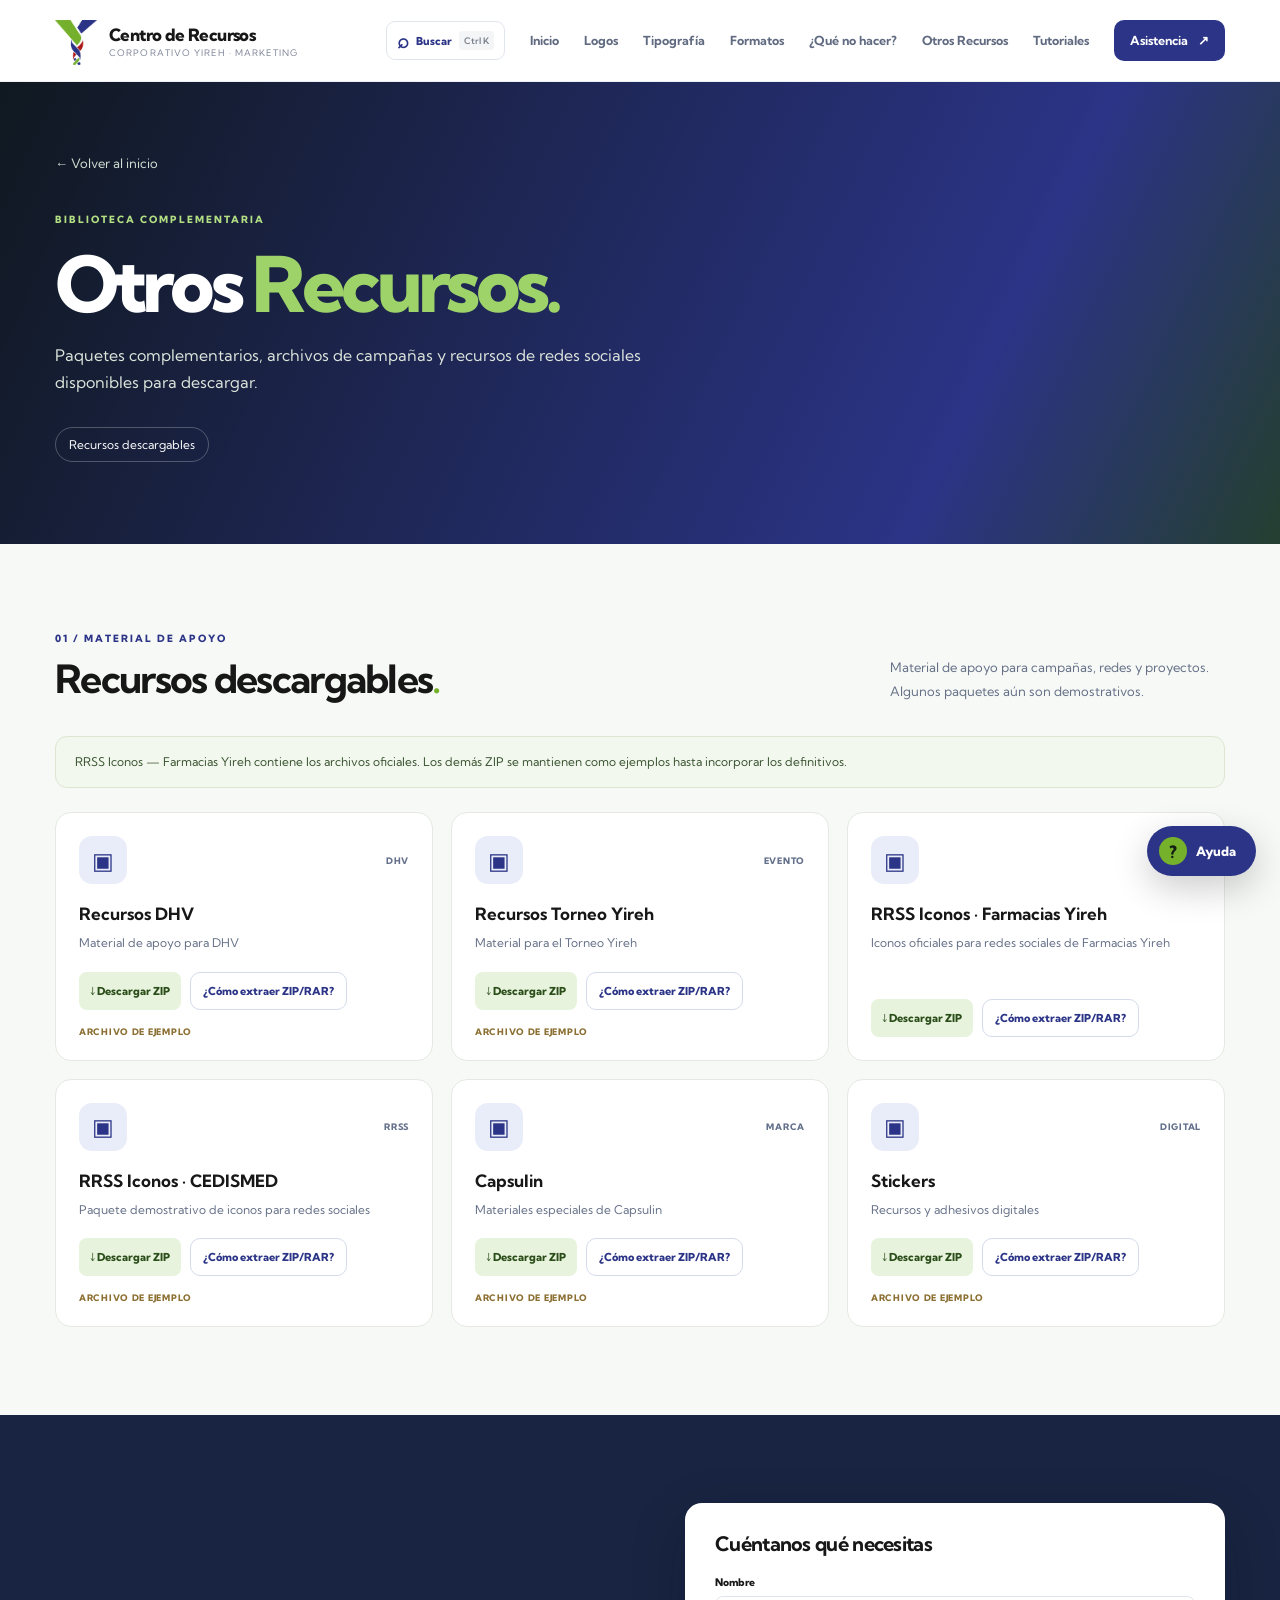
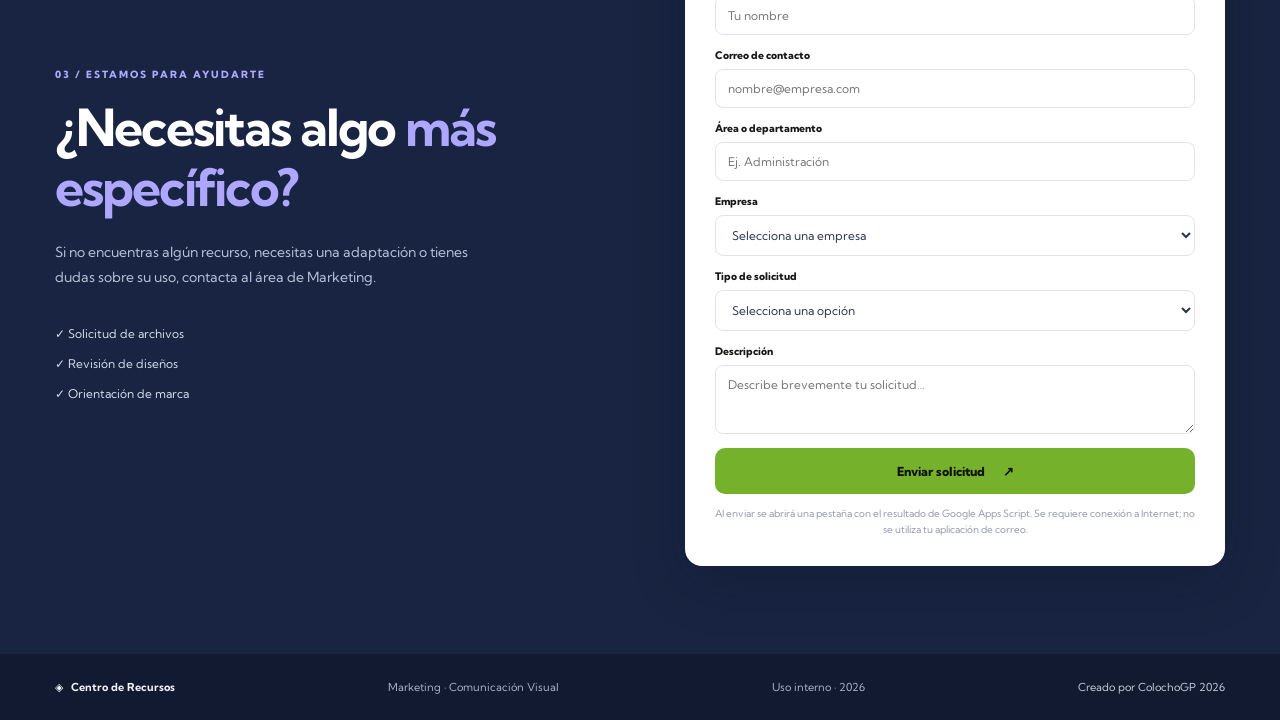
==== Centro_de_Recursos_Yireh_V4/otros-recursos.html @ 208da7f6 "Add files via upload" ====
<!DOCTYPE html>

<html lang="es-MX">
<head>
<meta charset="utf-8"/>
<meta content="width=device-width,initial-scale=1" name="viewport"/>
<meta content="#2b3486" name="theme-color"/>
<meta content="Descarga logotipos complementarios y archivos de apoyo del Centro de Recursos de Corporativo Yireh." name="description"/>
<title>Otros Recursos | Centro de Recursos</title>
<link href="styles.css" rel="stylesheet"/>
<script defer="" src="logo-downloads.js"></script>
<script defer="" src="configuracion-asistencia.js"></script>
<script defer="" src="script.js"></script>
</head>
<body>
<a class="skip-link" href="#contenido">Saltar al contenido</a>
<header class="site-header">
<div class="container header-inner">
<a aria-label="Centro de Recursos, ir al inicio" class="brand" href="index.html#inicio">
<span aria-hidden="true" class="brand-symbol"><img alt="" src="recursos/branding/isologo-yireh.png"/></span>
<span class="brand-copy"><strong>Centro de Recursos</strong><small>CORPORATIVO YIREH · MARKETING</small></span>
</a>
<button aria-controls="site-nav" aria-expanded="false" aria-label="Abrir menú" class="menu-toggle" type="button"><span></span><span></span><span></span></button>
<nav aria-label="Navegación principal" class="site-nav" id="site-nav"><button aria-controls="global-search-dialog" aria-haspopup="dialog" class="global-search-trigger" title="Buscar en todo el portal" type="button"><span aria-hidden="true">⌕</span> Buscar <kbd>Ctrl K</kbd></button>








<a class="nav-link" href="index.html#inicio">Inicio</a><a class="nav-link" href="index.html#logos">Logos</a><a class="nav-link" href="index.html#tipografia">Tipografía</a><a class="nav-link" href="index.html#formatos">Formatos</a><a class="nav-link" href="index.html#que-no-hacer">¿Qué no hacer?</a><a class="nav-link active" href="otros-recursos.html">Otros Recursos</a><a class="nav-link" href="tutoriales.html">Tutoriales</a><a class="nav-link nav-cta" href="index.html#asistencia">Asistencia <span aria-hidden="true">↗</span></a></nav>
</div>
</header>
<main id="contenido">
<section class="tutorial-page-hero extra-hero">
<div class="container">
<a class="breadcrumb" href="index.html#inicio">← Volver al inicio</a>
<p class="overline">BIBLIOTECA COMPLEMENTARIA</p>
<h1>Otros <em>Recursos.</em></h1>
<p>Paquetes complementarios, archivos de campañas y recursos de redes sociales disponibles para descargar.</p>
<div class="tutorial-page-stats"><span>Recursos descargables</span></div>
</div>
</section>

<section class="section tinted-section section-anchor" id="descargables">
<div class="container">
<div class="section-heading"><div><p class="overline">01 / MATERIAL DE APOYO</p><h2>Recursos descargables<span class="period">.</span></h2></div><p>Material de apoyo para campañas, redes y proyectos. Algunos paquetes aún son demostrativos.</p></div>
<div class="demo-notice">RRSS Iconos — Farmacias Yireh contiene los archivos oficiales. Los demás ZIP se mantienen como ejemplos hasta incorporar los definitivos.</div>
<div class="extra-pack-grid" id="extra-pack-grid"></div>
</div>
</section>
<section aria-labelledby="help-title" class="section section-anchor assistance-section" id="asistencia"><div class="container assistance-layout"><div class="assistance-text"><p class="overline light">03 / ESTAMOS PARA AYUDARTE</p><h2 id="help-title">¿Necesitas algo <em>más específico?</em></h2><p>Si no encuentras algún recurso, necesitas una adaptación o tienes dudas sobre su uso, contacta al área de Marketing.</p><div class="support-features"><span>✓ Solicitud de archivos</span><span>✓ Revisión de diseños</span><span>✓ Orientación de marca</span></div></div><form action="https://script.google.com/macros/s/AKfycbwh9dbZ9EFJfGZmZZzxYdyfkhDyafCaZo_8eW3qulOiKLGH9zPE0vXkcM6yjpdlwAl5/exec" class="support-form" id="support-form" method="post" target="_blank"><h3>Cuéntanos qué necesitas</h3><label for="request-name">Nombre</label><input autocomplete="name" id="request-name" maxlength="80" name="nombre" placeholder="Tu nombre" required=""/><label for="request-email">Correo de contacto</label><input autocomplete="email" id="request-email" maxlength="160" name="email" placeholder="nombre@empresa.com" required="" type="email"/><label for="request-dept">Área o departamento</label><input id="request-dept" maxlength="80" name="departamento" placeholder="Ej. Administración" required=""/><label for="request-company">Empresa</label><select id="request-company" name="empresa" required=""><option value="">Selecciona una empresa</option><option>Corporativo Yireh</option><option>Farmacias Yireh</option><option>CEDISMED</option><option>Laboratorios Yireh</option><option>Hotel Castillo del Rey</option><option>Otra</option></select><label for="request-type">Tipo de solicitud</label><select id="request-type" name="tipo" required=""><option value="">Selecciona una opción</option><option>Solicitar recurso</option><option>Revisión de diseño</option><option>Orientación de marca</option><option>Otro</option></select><label for="request-message">Descripción</label><textarea id="request-message" maxlength="1200" name="descripcion" placeholder="Describe brevemente tu solicitud…" required="" rows="3"></textarea><input name="mensaje" type="hidden" value=""/><input name="tiempo_inicio" type="hidden" value=""/><div aria-hidden="true" class="support-honeypot"><label for="request-site">Sitio web (dejar vacío)</label><input autocomplete="off" id="request-site" name="sitio_web" tabindex="-1" type="text"/></div><button class="button button-primary button-full" type="submit">Enviar solicitud <span aria-hidden="true">↗</span></button><p aria-live="polite" class="support-status" id="support-status" role="status"></p><p class="form-caption">Al enviar se abrirá una pestaña con el resultado de Google Apps Script. Se requiere conexión a Internet; no se utiliza tu aplicación de correo.</p></form></div></section></main>
<footer class="footer"><div class="container footer-inner"><a class="footer-brand" href="index.html#inicio">◈ <strong>Centro de Recursos</strong></a><span>Marketing · Comunicación Visual</span><span>Uso interno · <span id="year"></span></span><span class="site-credit">Creado por ColochoGP 2026</span></div></footer>
<a aria-label="Abrir ayuda y tutoriales" class="floating-help" href="tutoriales.html"><span aria-hidden="true">?</span> Ayuda</a>
<dialog aria-labelledby="search-dialog-title" class="global-search-dialog" id="global-search-dialog">
<div class="global-search-top"><div><p class="overline">BUSCADOR GLOBAL</p><h2 id="search-dialog-title">¿Qué recurso necesitas?</h2></div><button aria-label="Cerrar buscador" class="close-dialog" id="global-search-close" type="button">×</button></div>
<label class="global-search-field"><span aria-hidden="true">⌕</span><input aria-label="Buscar en todo el sitio" autocomplete="off" id="global-search-input" placeholder="Buscar logos, marcas, colores, tutoriales, formatos..." type="search"/></label>
<div class="global-search-meta"><span aria-live="polite" id="global-search-count">Escribe para buscar en todas las secciones</span><span>ESC para cerrar</span></div>
<div class="global-search-results" id="global-search-results"></div>
</dialog>
<div aria-live="polite" class="toast" id="toast" role="status"></div>
</body></html>
---- Centro_de_Recursos_Yireh_V4/styles.css ----
@import url('https://fonts.googleapis.com/css2?family=DM+Sans:wght@400;500;600;700&family=Manrope:wght@400;500;600;700;800&display=swap');
@import url('https://fonts.googleapis.com/css2?family=Kumbh+Sans:wght@400;500;600;700;800&family=Montserrat:wght@400;500;600;700;800&family=Quicksand:wght@400;500;600;700&family=Raleway:wght@400;500;600;700;800&display=swap');

:root{--ink:#111b34;--muted:#657087;--dark:#101a33;--accent:#7466f4;--accent2:#a59cff;--line:#e6e9f1;--bg:#fff;--soft:#f7f8fc;--radius:18px;--shadow:0 16px 45px rgba(26,35,67,.07)}*{box-sizing:border-box}html{scroll-behavior:smooth}body{margin:0;color:var(--ink);font-family:'DM Sans',sans-serif;background:white;-webkit-font-smoothing:antialiased}button,input,textarea,select{font:inherit}button{cursor:pointer}a{color:inherit;text-decoration:none}img{max-width:100%}.container{width:min(1170px,calc(100% - 48px));margin-inline:auto}.sr-only{position:absolute;width:1px;height:1px;padding:0;margin:-1px;overflow:hidden;clip:rect(0,0,0,0);white-space:nowrap;border:0}.skip-link{position:absolute;left:16px;top:-50px;background:white;padding:10px;z-index:99}.skip-link:focus{top:10px}.section-anchor{scroll-margin-top:88px}.site-header{height:82px;position:sticky;top:0;z-index:30;background:rgba(255,255,255,.96);border-bottom:1px solid #edf0f5;backdrop-filter:blur(14px)}.header-inner{height:100%;display:flex;justify-content:space-between;align-items:center;gap:25px}.brand{display:flex;align-items:center;gap:12px;flex-shrink:0}.brand-symbol{width:42px;height:42px;display:grid;place-items:center;flex:none}.brand-symbol img{display:block;width:100%;height:100%;object-fit:contain}.brand-copy strong{display:block;font:800 17px 'Manrope',sans-serif;letter-spacing:-.6px}.brand-copy small{display:block;font-size:9px;letter-spacing:1.1px;color:#7c8497;margin-top:2px}.site-nav{display:flex;align-items:center;gap:25px}.nav-link{font-size:12.5px;font-weight:700;color:#606a80;transition:color .2s}.nav-link:hover,.nav-link.active{color:#6555dd}.nav-cta{border-radius:10px;padding:13px 16px;background:#f0edff;color:#6657df}.nav-cta span{margin-left:7px}.menu-toggle{display:none}.hero{background:linear-gradient(117deg,#121d3a 0%,#17264b 60%,#25265d 100%);position:relative;overflow:hidden;color:white}.hero-content{display:grid;grid-template-columns:1.06fr .94fr;align-items:center;min-height:520px;position:relative;z-index:1}.hero-glow{position:absolute;border-radius:50%;filter:blur(20px);pointer-events:none}.hero-glow-one{width:570px;height:570px;right:-190px;top:-290px;background:radial-gradient(circle,rgba(127,114,252,.35),transparent 70%)}.hero-glow-two{width:400px;height:400px;left:36%;bottom:-320px;background:radial-gradient(circle,rgba(39,129,203,.22),transparent 70%)}.hero-text{padding:70px 0 78px}.eyebrow,.overline{font-weight:800;letter-spacing:2px;font-size:10px}.eyebrow{display:inline-flex;align-items:center;gap:9px;border:1px solid rgba(204,205,255,.28);color:#d9d6ff;border-radius:30px;padding:10px 15px;letter-spacing:1.35px}.status-dot{background:#99e7c5;width:7px;height:7px;border-radius:50%;box-shadow:0 0 0 4px rgba(153,231,197,.12)}h1,h2,h3,p{margin-top:0}h1,h2,h3{font-family:Manrope,sans-serif}h1{font-size:clamp(38px,4.15vw,59px);line-height:1.15;letter-spacing:-2.9px;max-width:620px;margin:24px 0 19px;font-weight:800}h1 em,.assistance-text h2 em{color:#aea7ff;font-style:normal}.hero-text>p{max-width:470px;font-size:15px;line-height:1.9;color:#c2cbe2}.hero-actions{display:flex;gap:11px;margin-top:28px}.button{display:inline-flex;align-items:center;justify-content:center;gap:18px;font-size:12.5px;font-weight:800;min-height:46px;padding:0 21px;border:0;border-radius:10px;transition:transform .2s,background .2s}.button:hover{transform:translateY(-2px)}.button-primary{background:#8172ff;color:white}.button-primary:hover{background:#6d5bea}.button-ghost{border:1px solid #52607e;color:white}.button-dark{background:#192341;color:white}.hero-footnote{font-size:11px;color:#a5b0ce;display:flex;align-items:center;gap:13px;margin-top:37px}.mini-avatars{display:flex;margin-left:5px}.mini-avatars b{display:grid;place-items:center;margin-left:-5px;width:25px;height:25px;border:2px solid #192344;border-radius:50%;background:#735cf3;font-size:9px;color:white}.mini-avatars b:nth-child(2){background:#58a7ad}.mini-avatars b:nth-child(3){background:#a0a7bf}.hero-art{height:480px;position:relative}.art-grid{position:absolute;inset:0;opacity:.19;background-image:linear-gradient(#8090c2 1px,transparent 1px),linear-gradient(90deg,#8090c2 1px,transparent 1px);background-size:48px 48px;mask-image:radial-gradient(ellipse at center,black,transparent 72%)}.art-window{position:absolute;top:76px;right:42px;width:385px;background:#fff;color:#141e3b;border-radius:19px;box-shadow:0 28px 100px rgba(3,5,32,.35);transform:rotate(-4deg);overflow:hidden}.art-window-top{height:50px;border-bottom:1px solid #f0f1f6;display:flex;align-items:center;justify-content:space-between;padding:0 18px;color:#9fa6bc;letter-spacing:2px;font-size:9px;font-weight:700}.window-dots{display:flex;gap:5px}.window-dots i{width:7px;height:7px;background:#e6e9f0;border-radius:50%}.window-dots i:first-child{background:#f49e9c}.window-dots i:nth-child(2){background:#f2ce8c}.art-window-icon{font-size:16px}.art-window-body{padding:30px 34px 35px}.art-tiny-label{font-size:9px;font-weight:800;letter-spacing:1.6px;color:#989cb4}.art-logo{font:800 120px/1.2 Manrope,sans-serif;letter-spacing:-14px;color:#1e2a53;margin:8px 0 4px}.art-logo-dot{color:#8172ff}.art-words{display:flex;gap:6px;margin-bottom:25px}.art-words i{height:6px;width:48px;background:#dfe2ed;border-radius:10px}.art-words i:nth-child(2){width:27px}.art-words i:nth-child(3){width:67px}.art-palette{display:flex;gap:8px}.art-palette span{height:38px;flex:1;border-radius:7px;background:#192443}.art-palette span:nth-child(2){background:#7d70ef}.art-palette span:nth-child(3){background:#9cd1d8}.art-palette span:nth-child(4){background:#efcfb7}.float-card{position:absolute;display:flex;align-items:center;gap:11px;border-radius:13px;background:#fff;box-shadow:0 16px 50px rgba(2,9,31,.24);color:#1c2746;padding:14px;transform:rotate(4deg)}.float-card-one{top:58px;left:6px}.float-card-two{bottom:75px;right:0;transform:rotate(3deg)}.float-icon{display:grid;place-items:center;width:42px;height:42px;border-radius:10px;background:#f6eaf8;color:#9d55ae;font-weight:800}.float-icon-blue{background:#e9efff;color:#667ce2}.float-card b,.float-card small{display:block}.float-card b{font-size:11px}.float-card small{color:#8d97a8;font-size:9px;margin-top:4px}.float-check{margin-left:9px;color:#54b88c;font-weight:bold}.section{padding:88px 0}.shortcut-section{padding:74px 0 86px}.section-heading{display:flex;align-items:end;justify-content:space-between;gap:50px;margin-bottom:33px}.overline{color:#7466e4;margin-bottom:11px}.section-heading h2{font-size:clamp(29px,3.1vw,39px);letter-spacing:-1.7px;margin-bottom:0;line-height:1.2}.period{color:#8172ff}.section-heading>p{max-width:335px;color:var(--muted);font-size:13px;line-height:1.85;margin:0}.quick-grid{display:grid;grid-template-columns:repeat(4,1fr);gap:16px}.quick-card{display:flex;align-items:center;gap:12px;min-height:105px;padding:19px 15px;border:1px solid var(--line);border-radius:15px;background:white;transition:box-shadow .2s,transform .2s}.quick-card:hover,.resource-card:hover,.format-card:hover{transform:translateY(-4px);box-shadow:var(--shadow)}.quick-icon{width:45px;height:45px;border-radius:12px;display:grid;place-items:center;flex-shrink:0;font-size:20px;font-weight:800}.indigo{background:#eeeaff;color:#7464e1}.peach{background:#fff0e7;color:#d78355}.mint{background:#e3f6ef;color:#3b9f79}.lavender{background:#edf0ff;color:#7183df}.quick-info{flex:1}.quick-info strong,.quick-info small{display:block}.quick-info strong{font-size:12.5px}.quick-info small{font-size:10px;color:#8b94a5;margin-top:5px;line-height:1.5}.quick-arrow{font-size:17px;color:#9da5bc;align-self:start}.tinted-section{background:var(--soft)}.toolbar{display:flex;justify-content:space-between;align-items:center;margin-bottom:21px}.search-box{width:min(420px,100%);display:flex;align-items:center;gap:10px;background:white;border:1px solid var(--line);border-radius:11px;padding:0 15px;color:#7b85a2;font-size:24px}.search-box input{width:100%;height:47px;background:none;border:0;outline:0;color:#26324b;font-size:12px}.search-box:focus-within{outline:2px solid #aa9fff}.results-count,.resource-note{font-size:11px;color:#8a94a5}.resource-note{margin:20px 0 0}.resource-grid{display:grid;grid-template-columns:repeat(3,1fr);gap:18px}.resource-card{background:white;border-radius:15px;border:1px solid #e8ebf2;overflow:hidden;transition:transform .2s,box-shadow .2s}.resource-preview{height:172px;display:grid;place-items:center;background:#e9eaf9;position:relative}.resource-preview:after{content:"VISTA DE EJEMPLO";font-size:8px;letter-spacing:1.4px;color:#8b8daa;position:absolute;right:14px;top:13px;font-weight:800}.resource-preview .mock-logo{font-family:Manrope,sans-serif;font-weight:800;font-size:30px;letter-spacing:-1.7px}.resource-preview.theme-navy{background:#172647;color:white}.resource-preview.theme-cream{background:#f3eade;color:#56412e}.resource-preview.theme-purple{background:#eae6ff;color:#5d53a9}.resource-preview.theme-blue{background:#e0f3f6;color:#287c8f}.resource-preview.theme-pink{background:#fce5ed;color:#a45074}.resource-preview.theme-slate{background:#e9edf4;color:#35435a}.resource-details{padding:20px}.resource-details h3{font-size:14px;letter-spacing:-.35px;margin-bottom:6px}.resource-details p{font-size:11px;color:#8490a3;margin:0 0 17px}.resource-bottom{display:flex;align-items:center;justify-content:space-between;gap:6px}.file-types{font-size:9px;letter-spacing:.5px;font-weight:800;color:#8d95a5}.download-link{border:0;background:#f1efff;color:#6e5cdd;font-size:11px;font-weight:800;padding:10px 11px;border-radius:8px}.download-link:hover{background:#e5e0ff}.download-link[disabled]{background:#f1f3f7;color:#919aaa;cursor:not-allowed}.two-column{display:grid;grid-template-columns:1fr 1fr;gap:20px}.type-card,.color-card{border:1px solid var(--line);border-radius:18px;padding:27px 30px;min-height:405px}.card-topline{display:flex;justify-content:space-between;align-items:center;gap:10px;color:#8790a5;font-size:9px;letter-spacing:1.1px;font-weight:800}.tag{border-radius:30px;background:#f3f2fa;padding:8px 10px;font-size:9px;letter-spacing:0;color:#8c83ac}.type-display{font:800 118px/1.2 Manrope,sans-serif;letter-spacing:-10px;margin:15px 0 4px}.type-display span{color:#8b7dff}.type-card h3,.color-card h3{font-size:19px;letter-spacing:-.5px;margin-bottom:6px}.type-card p,.color-card p{font-size:12px;line-height:1.75;color:var(--muted)}.type-samples{border-top:1px solid var(--line);margin-top:17px;padding-top:16px;display:grid;gap:9px;color:#677287;font-size:11px;overflow-wrap:anywhere}.text-link{display:inline-block;color:#6d5cdd;font-weight:800;font-size:12px;margin-top:23px}.color-card h3{margin-top:29px}.palette-list{display:grid;gap:9px;margin-top:21px}.palette-item{border:1px solid var(--line);border-radius:9px;background:white;display:flex;align-items:center;gap:12px;padding:7px;text-align:left;color:var(--ink)}.palette-item:hover{background:#fafaff}.palette-swatch{width:40px;height:36px;border-radius:6px;flex:none}.palette-label{flex:1;font-weight:700;font-size:11px}.palette-hex{font-size:11px;color:#8993a7;margin-right:10px}.copy-feedback{min-height:16px;margin:10px 0 0!important;color:#6a56e4!important;font-size:10px!important}.filter-row{display:flex;gap:9px;flex-wrap:wrap;margin-bottom:22px}.filter-chip{border-radius:30px;border:1px solid #e0e4ee;background:white;color:#798498;padding:10px 17px;font-size:11px;font-weight:800}.filter-chip.selected{background:#202b49;color:white;border-color:#202b49}.format-grid{display:grid;grid-template-columns:repeat(3,1fr);gap:16px}.format-card{display:flex;align-items:flex-start;gap:15px;padding:20px;border-radius:15px;border:1px solid var(--line);background:white;transition:transform .2s,box-shadow .2s}.file-icon{border-radius:11px;background:#eaf0ff;color:#5d78b7;width:45px;height:50px;display:grid;place-items:center;flex:none;font-size:12px;font-weight:800}.file-icon.pptx{background:#fff0e8;color:#c67e5f}.file-icon.pdf{background:#ffecee;color:#c56272}.file-icon.png{background:#eaf6f3;color:#4e9c88}.format-info{flex:1;min-width:0}.format-info h3{font-size:12.5px;margin:1px 0 6px}.format-info p{font-size:10px;color:#929bad;line-height:1.6;margin-bottom:12px}.format-link{color:#6d5cdd;background:transparent;border:0;padding:0;font-size:11px;font-weight:800}.format-link[disabled]{color:#9da5b3;cursor:not-allowed}.rules-grid{display:grid;grid-template-columns:repeat(3,1fr);gap:18px}.rule-card{border:1px solid var(--line);border-radius:15px;overflow:hidden}.rule-visual{height:170px;display:grid;place-items:center;position:relative}.bad-example{background:#f1f1f7}.bad-example.saturated{background:#ff728a}.good-example{background:#e9f7ef}.demo-mark{font:800 27px Manrope,sans-serif;letter-spacing:-1px;color:#203151}.distorted{transform:scaleX(1.7) scaleY(.68)}.low-contrast{color:#ed5f7d}.good-mark{border:2px dashed #96d4b7;padding:21px}.rule-symbol{position:absolute;top:15px;right:16px;width:27px;height:27px;display:grid;place-items:center;border-radius:50%;font-size:18px;font-weight:800}.wrong{background:#ffe1e4;color:#ca4b5f}.correct{background:#c9eedb;color:#329168}.rule-copy{padding:19px 20px}.rule-copy h3{font-size:13px;margin-bottom:8px}.rule-copy p{font-size:11px;color:#7c879b;line-height:1.75;margin:0}.guideline-banner{margin-top:25px;padding:23px 27px;border-radius:15px;background:#f1f0ff;display:flex;justify-content:space-between;align-items:center;gap:16px}.guideline-banner>div{display:flex;align-items:center;gap:15px}.guideline-icon{width:45px;height:45px;flex:none;display:grid;place-items:center;background:white;border-radius:12px;color:#7867ea;font-size:24px}.guideline-banner strong{font-size:13px}.guideline-banner p{color:#7b819a;font-size:11px;margin:5px 0 0}.tutorial-section{background:#fff}.tutorial-grid{display:grid;grid-template-columns:repeat(3,1fr);gap:18px}.tutorial-card{border:1px solid var(--line);border-radius:15px;overflow:hidden}.tutorial-cover{height:185px;position:relative;display:grid;place-items:center;background:linear-gradient(135deg,#202b56,#6f67aa);color:white}.tutorial-cover.variant-1{background:linear-gradient(135deg,#25364e,#6592a0)}.tutorial-cover.variant-2{background:linear-gradient(135deg,#45365a,#bd8c96)}.tutorial-watermark{font:800 64px Manrope,sans-serif;opacity:.18;letter-spacing:-5px}.play-button{position:absolute;display:grid;place-items:center;background:white;color:#3e426f;border-radius:50%;width:50px;height:50px;border:0;font-size:20px;box-shadow:0 7px 25px #1013214d;transition:transform .2s}.play-button:hover{transform:scale(1.1)}.tutorial-cover .duration{position:absolute;bottom:13px;right:13px;background:#111827a9;border-radius:5px;padding:5px 7px;font-size:10px}.tutorial-info{padding:19px}.tutorial-info small{color:#8471e2;font-size:9px;font-weight:800;letter-spacing:1px}.tutorial-info h3{font-size:14px;margin:10px 0 8px}.tutorial-info p{font-size:11px;color:#8a94a5;line-height:1.7;margin:0}.assistance-section{background:#182441;color:white}.assistance-layout{display:grid;grid-template-columns:1fr 1fr;gap:90px;align-items:center}.overline.light{color:#afa9ff}.assistance-text h2{font-size:clamp(35px,4vw,53px);letter-spacing:-2px;line-height:1.18;margin:16px 0 22px}.assistance-text>p:not(.overline){max-width:420px;color:#b9c3db;font-size:14px;line-height:1.85}.support-features{display:flex;flex-direction:column;gap:15px;margin-top:35px;font-size:12px;color:#d7dded}.support-form{padding:28px 30px;background:white;color:var(--ink);border-radius:17px;display:flex;flex-direction:column;box-shadow:0 18px 55px #080f2433}.support-form h3{font-size:20px;letter-spacing:-.7px;margin-bottom:20px}.support-form label{font-size:10.5px;font-weight:800;margin-bottom:7px}.support-form input,.support-form textarea,.support-form select{border:1px solid #dfe4ed;border-radius:8px;padding:11px 12px;font-size:12px;color:#28344d;width:100%;margin-bottom:14px;background:white;outline:0}.support-form input:focus,.support-form textarea:focus,.support-form select:focus{border-color:#7f70f3;box-shadow:0 0 0 2px #8172ff20}.support-form textarea{resize:vertical}.button-full{width:100%}.form-caption{font-size:10px!important;text-align:center;line-height:1.6;color:#9299a8;margin:12px 0 0}.footer{background:#111a30;color:#aab3c8}.footer-inner{display:flex;justify-content:space-between;align-items:center;padding:26px 0;font-size:11px}.footer-brand{color:#f1f3fa}.footer-brand strong{margin-left:5px}.video-dialog{width:min(760px,calc(100% - 32px));border:none;border-radius:16px;box-shadow:0 30px 90px #0006;padding:24px;color:var(--ink)}.video-dialog::backdrop{background:rgba(10,16,34,.75)}.modal-heading{display:flex;justify-content:space-between;align-items:center}.modal-heading h3{margin:0 0 15px}.close-dialog{font-size:26px;border:0;background:none}.video-container{aspect-ratio:16/9;background:#edf0f6;display:grid;place-items:center;border-radius:10px;overflow:hidden;color:#64718b;text-align:center;padding:18px}.video-container iframe,.video-container video{width:100%;height:100%;border:0}.video-dialog>p{font-size:12px;color:#6c7588;margin:14px 0 0}.toast{position:fixed;bottom:20px;left:50%;transform:translate(-50%,120px);opacity:0;background:#192440;color:white;padding:11px 19px;border-radius:10px;z-index:100;box-shadow:0 9px 35px #0002;transition:transform .25s,opacity .25s;font-size:12px}.toast.show{opacity:1;transform:translate(-50%,0)}.empty-state{grid-column:1/-1;text-align:center;color:#7d879b;background:white;border:1px dashed #d9dfeb;border-radius:12px;padding:40px}a:focus-visible,button:focus-visible{outline:3px solid #ab9dff;outline-offset:3px}
@media(max-width:1100px){.site-nav{gap:13px}.nav-link{font-size:11px}.hero-content{grid-template-columns:1fr .85fr}.art-window{right:0;width:330px}.float-card-one{left:-23px}.quick-card{padding:15px 10px}.quick-icon{width:40px;height:40px}.quick-info strong{font-size:11px}.quick-info small{font-size:9px}.assistance-layout{gap:45px}}
@media(max-width:850px){.site-header{height:72px}.menu-toggle{display:flex;flex-direction:column;gap:5px;padding:10px;background:none;border:0}.menu-toggle span{width:23px;height:2px;background:#293451;border-radius:3px}.site-nav{position:absolute;top:72px;left:0;right:0;background:white;flex-direction:column;align-items:stretch;gap:0;padding:10px 24px 20px;border-bottom:1px solid var(--line);box-shadow:0 20px 25px #111a3017;display:none}.site-nav.open{display:flex}.nav-link{padding:13px 10px;font-size:13px}.nav-cta{margin-top:8px}.hero-content{grid-template-columns:1fr}.hero-text{padding:68px 0 30px}.hero-text h1{max-width:660px}.hero-art{height:370px;max-width:510px;width:100%;justify-self:center}.art-window{top:20px;right:60px}.float-card-one{top:15px;left:5px}.float-card-two{bottom:45px;right:16px}.quick-grid,.resource-grid,.format-grid,.rules-grid,.tutorial-grid{grid-template-columns:repeat(2,1fr)}.section{padding:65px 0}.shortcut-section{padding:58px 0}.section-heading{align-items:start}.two-column{grid-template-columns:1fr}.assistance-layout{grid-template-columns:1fr;gap:32px}.assistance-text h2{max-width:520px}.support-form{max-width:650px;width:100%}}
@media(max-width:560px){.container{width:min(100% - 32px,1170px)}.brand-copy strong{font-size:15px}.brand-copy small{font-size:8px}.hero-text{padding:52px 0 10px}h1{font-size:39px;letter-spacing:-2px}.hero-actions{flex-wrap:wrap}.hero-footnote{margin-top:26px;line-height:1.5}.hero-art{height:320px}.art-window{width:255px;top:20px;right:24px}.art-window-body{padding:18px 24px}.art-logo{font-size:90px}.art-window-top{height:40px}.art-palette span{height:30px}.float-card{padding:9px;gap:8px}.float-card-one{left:0;top:5px}.float-card-two{right:0;bottom:35px}.float-icon{width:31px;height:31px;font-size:14px}.float-card b{font-size:9px}.float-card small{font-size:8px}.float-check{margin-left:0}.section-heading{display:block;margin-bottom:25px}.section-heading>p{margin-top:14px}.quick-grid,.resource-grid,.format-grid,.rules-grid,.tutorial-grid{grid-template-columns:1fr}.quick-card{min-height:82px;padding:14px}.quick-info strong{font-size:13px}.quick-info small{font-size:11px}.quick-icon{width:45px;height:45px}.resource-preview{height:175px}.toolbar{align-items:flex-start;gap:12px;flex-direction:column}.section{padding:58px 0}.type-card,.color-card{padding:20px}.guideline-banner{flex-direction:column;align-items:stretch}.guideline-banner .button{align-self:stretch}.assistance-text h2{font-size:37px}.support-form{padding:22px 19px}.footer-inner{flex-direction:column;gap:12px;text-align:center}.tutorial-cover{height:180px}}
@media(prefers-reduced-motion:reduce){html{scroll-behavior:auto}*,*:before,*:after{transition:none!important;animation:none!important}}

/* === IDENTIDAD CORPORATIVA YIREH — PERSONALIZACIÓN 2026 === */

:root{--ink:#171717;--dark:#151515;--accent:#76b12b;--accent2:#2b3486;--soft:#f7f9f6;--line:#e5e9e2}
body{font-family:'Kumbh Sans',Arial,sans-serif}
h1,h2,h3,h4,.brand-copy strong{font-family:'Kumbh Sans',Arial,sans-serif}
.period{color:#76b12b}.overline{color:#2b3486}.button-primary{background:#76b12b;color:#111;border-color:#76b12b}.button-primary:hover{background:#629825;border-color:#629825}.nav-link.active{color:#2b3486}.nav-cta{background:#2b3486!important;color:#fff!important}
.hero{background:#141815}.hero em{color:#b8e885}.status-dot{background:#76b12b}.hero-glow-one{background:rgba(118,177,43,.23)}.hero-glow-two{background:rgba(43,52,134,.23)}.art-logo-dot{color:#76b12b}.art-palette span:nth-child(1){background:#76b12b}.art-palette span:nth-child(2){background:#2b3486}.art-palette span:nth-child(3){background:#ae1917}.art-palette span:nth-child(4){background:#151515}
.theme-corporativo{background:linear-gradient(125deg,#edf6e4,#e6e9f8)}.theme-farmacias{background:linear-gradient(125deg,#fff8b9,#e7f4d6)}.theme-cedismed{background:linear-gradient(125deg,#e6e7ff,#dbf7e3)}.theme-laboratorios{background:linear-gradient(125deg,#dfedfc,#ffe7e9)}.theme-hotel{background:linear-gradient(125deg,#fbe8e4,#fff3c3)}
.resource-preview{position:relative;min-height:170px}.resource-preview .mock-logo{font-family:'Kumbh Sans',sans-serif;letter-spacing:-.04em;max-width:88%;font-size:clamp(16px,2vw,24px);text-align:center;font-weight:800;color:#222}.preview-label{position:absolute;bottom:12px;left:14px;right:14px;text-align:center;color:#555;font-size:9px;letter-spacing:.08em;font-weight:700}.official-logo{width:min(75%,260px);height:110px;object-fit:contain}.resource-note{max-width:820px}
.subsection-heading{display:flex;align-items:baseline;justify-content:space-between;gap:20px;margin:8px 0 22px}.subsection-heading h3{font-size:23px;margin:0}.subsection-heading p{margin:0;color:var(--muted);font-size:14px}.color-title{margin-top:52px}
.font-grid{display:grid;grid-template-columns:repeat(3,minmax(0,1fr));gap:18px}.font-company-card{min-width:0;padding:24px;border:1px solid var(--line);border-radius:20px;background:white;box-shadow:0 6px 22px rgba(18,30,21,.035)}.font-card-head{display:flex;align-items:center;gap:9px;font-size:12px;color:#5b6370;font-weight:700}.font-dot{width:10px;height:10px;display:inline-block;border-radius:100%}.font-card-sample{font-size:clamp(32px,3.2vw,47px);font-weight:700;letter-spacing:-.06em;margin:20px 0 9px;white-space:nowrap}.font-company-card h4{font-size:20px;margin:0 0 9px}.font-abc{font-size:10px;color:#667081;white-space:nowrap;overflow:hidden;text-overflow:ellipsis;letter-spacing:.06em}.font-company-card .download-link{display:inline-flex;margin-top:15px;padding:11px 14px;border-radius:10px;background:#2b3486;color:white;font-size:12px;font-weight:700}.font-company-card .download-link:hover{background:#1d255f}.font-note{font-size:11px;color:#8c2a1c;line-height:1.5;margin:13px 0 0}
.brand-palettes{display:grid;grid-template-columns:repeat(2,minmax(0,1fr));gap:15px}.palette-brand{padding:18px 20px;border-radius:16px;border:1px solid var(--line);background:#fff}.palette-brand h4{font-size:14px;margin:0 0 14px}.palette-swatches{display:flex;flex-wrap:wrap;gap:8px}.color-swatch{border:1px solid #e7e8eb;border-radius:9px;background:#fbfbfc;display:flex;align-items:center;gap:7px;padding:6px 9px 6px 6px;color:#343a45;min-width:124px}.color-swatch:hover{border-color:#2b3486;box-shadow:0 0 0 2px rgba(43,52,134,.08)}.swatch-rect{display:block;width:36px;height:27px;border-radius:5px;border:1px solid rgba(0,0,0,.06)}.swatch-code{font-size:11px;font-weight:750;font-family:monospace}.swatch-copy{margin-left:auto;font-size:13px;color:#7d8490}
.tutorial-promo{background:#eef4e8;padding:60px 0}.tutorial-promo-inner{display:flex;justify-content:space-between;align-items:center;gap:35px}.tutorial-promo h2{font-size:clamp(23px,3vw,36px);margin:10px 0}.tutorial-promo p{color:#5e6b63}.tutorial-page-hero{background:linear-gradient(115deg,#141914 4%,#2b3486 135%);padding:70px 0 82px;color:#fff}.tutorial-page-hero .overline{color:#b3df83}.tutorial-page-hero h1{font-size:clamp(43px,6vw,77px);letter-spacing:-.06em;margin:14px 0}.tutorial-page-hero h1 em{color:#b3df83}.tutorial-page-hero p:not(.overline){max-width:630px;line-height:1.65;color:#dce4dc}.breadcrumb{display:inline-block;color:#d2ded3;font-size:13px;margin-bottom:42px}.tutorial-page-stats{display:flex;gap:10px;flex-wrap:wrap;margin-top:32px}.tutorial-page-stats span{border:1px solid rgba(255,255,255,.25);padding:9px 13px;border-radius:30px;font-size:12px}.floating-help{position:fixed;bottom:24px;right:24px;z-index:25;display:flex;gap:9px;align-items:center;border-radius:50px;padding:11px 20px 11px 12px;background:#2b3486;color:#fff;box-shadow:0 12px 36px rgba(0,0,0,.2);font-size:13px;font-weight:800}.floating-help span{display:grid;place-items:center;border-radius:50%;background:#76b12b;color:#132013;width:28px;height:28px;font-size:17px}.floating-help:hover{transform:translateY(-3px)}
@media(max-width:950px){.font-grid{grid-template-columns:repeat(2,minmax(0,1fr))}.subsection-heading{display:block}.subsection-heading p{margin-top:8px}}
@media(max-width:650px){.font-grid,.brand-palettes{grid-template-columns:1fr}.tutorial-promo-inner{flex-direction:column;align-items:flex-start}.floating-help{right:14px;bottom:14px}.palette-brand{padding:16px}.color-swatch{min-width:118px}}

/* Actualización: archivos oficiales, acciones y guía */
.resource-preview:after{content:"LOGOTIPO OFICIAL";color:#647084}
.resource-preview{background:#fff!important;padding:22px;border-bottom:1px solid #edf0f2}
.official-logo{width:100%;max-width:290px;height:135px;object-fit:contain}
.resource-bottom{flex-wrap:wrap;align-items:center}
.logo-actions,.font-actions{display:flex;flex-wrap:wrap;align-items:center;gap:8px}
.logo-actions .download-link{display:inline-flex;align-items:center;justify-content:center;min-width:64px;text-decoration:none;background:#eaf3e1;color:#244314}
.logo-actions .download-link:hover{background:#d8ecc9}
.font-actions{margin-top:14px}
.font-company-card .font-actions .download-link{margin-top:0}
.howto-link{display:inline-flex;align-items:center;justify-content:center;min-height:38px;padding:10px 12px;border-radius:10px;border:1px solid #d4dbea;color:#2b3486;font-size:11px;font-weight:800}
.howto-link:hover{background:#f3f5fb}
.install-guide{scroll-margin-top:105px;margin:34px 0 0;padding:30px;border:1px solid #dfe5eb;background:#f9fafb;border-radius:18px}
.install-guide h2{font-size:26px;margin-bottom:12px}
.install-guide p,.install-guide li{font-size:13px;line-height:1.8;color:#4a566a}
.install-guide li{padding-bottom:8px}
.install-guide a{color:#2b3486;text-decoration:underline;font-weight:700}

.brand-copy strong{white-space:nowrap}

/* Subpágina Otros Recursos */
.extra-hero{background:linear-gradient(115deg,#101820 0%,#2b3486 75%,#253f30 100%)}
.extra-hero h1 em{color:#9ed36a}
.demo-notice{border:1px solid #dce6d0;background:#f3f8ef;padding:15px 19px;border-radius:12px;font-size:12px;line-height:1.7;color:#395330;margin-bottom:24px}
.extra-pack-grid{display:grid;grid-template-columns:repeat(3,minmax(0,1fr));gap:18px}
.extra-pack-card{display:flex;flex-direction:column;gap:9px;padding:23px;background:#fff;border:1px solid var(--line);border-radius:16px;min-width:0;transition:transform .2s,box-shadow .2s}
.extra-pack-card:hover{transform:translateY(-3px);box-shadow:var(--shadow)}
.extra-pack-top{display:flex;align-items:center;justify-content:space-between;margin-bottom:10px}
.extra-pack-icon{width:48px;height:48px;display:grid;place-items:center;color:#2b3486;background:#e9edf9;border-radius:13px;font-size:23px}
.extra-pack-tag{font-size:9px;font-weight:800;letter-spacing:.08em;color:#64708c}
.extra-pack-card h3{font-size:17px;margin:0}
.extra-pack-card p{font-size:12px;line-height:1.7;color:#657087;margin:0 0 9px}
.extra-pack-actions{display:flex;align-items:center;flex-wrap:wrap;gap:9px;margin-top:auto}
.extra-pack-actions .download-link{background:#e7f3dc;color:#2a4d19;display:inline-flex;min-height:38px;align-items:center}
.extra-pack-actions .download-link:hover{background:#d7eac6}
.demo-tag{font-size:9px;color:#8c6f32;font-weight:800;letter-spacing:.08em;margin-top:7px}
@media(max-width:1000px){.extra-pack-grid{grid-template-columns:repeat(2,minmax(0,1fr))}}
@media(max-width:650px){.extra-pack-grid{grid-template-columns:1fr}}

/* V2 · navegación, búsqueda global y filtros */
.global-search-trigger{display:flex;align-items:center;gap:7px;white-space:nowrap;padding:9px 10px;border-radius:9px;border:1px solid #e0e5ed;background:#fff;color:#2b3486;font-size:11px;font-weight:800;cursor:pointer}
.global-search-trigger span{font-size:20px;line-height:12px}.global-search-trigger kbd{font-family:inherit;font-size:9px;font-weight:600;background:#f4f5f7;padding:4px 5px;border-radius:4px;color:#79818c}
.global-search-dialog{width:min(680px,calc(100% - 24px));max-height:min(740px,88vh);padding:25px;border:1px solid #edf0f4;border-radius:22px;box-shadow:0 32px 100px #0005;color:#111b34}
.global-search-dialog::backdrop{background:rgba(12,20,33,.68);backdrop-filter:blur(4px)}
.global-search-top{display:flex;align-items:flex-start;justify-content:space-between;gap:15px}.global-search-top h2{font-size:25px;letter-spacing:-1px;margin:4px 0 18px}.global-search-top .overline{margin:0}.global-search-field{display:flex;align-items:center;gap:12px;border:2px solid #76b12b;border-radius:13px;padding:0 16px;color:#2b3486}.global-search-field>span{font-size:25px}.global-search-field input{height:54px;width:100%;min-width:0;border:0;background:none;outline:0;font-size:13px;color:#1d2a3d}.global-search-meta{display:flex;justify-content:space-between;color:#7d8796;font-size:10px;margin:15px 0}.global-search-results{display:grid;gap:7px;max-height:390px;overflow-y:auto}.global-search-result{display:flex;gap:12px;align-items:center;padding:13px 14px;border:1px solid #e8ebf0;border-radius:12px;transition:background .15s}.global-search-result:hover,.global-search-result:focus-visible{background:#f2f7ec;border-color:#76b12b}.search-result-type{background:#eef4e8;color:#386617;font-size:10px;font-weight:800;border-radius:7px;padding:7px 9px;min-width:96px;text-align:center}.search-result-copy{flex:1;min-width:0}.search-result-copy strong,.search-result-copy small{display:block}.search-result-copy strong{font-size:13px}.search-result-copy small{color:#778396;margin-top:4px;font-size:11px}.search-result-arrow{color:#76b12b}.search-empty{padding:24px;text-align:center;color:#8390a0;font-size:12px}
.company-filter,.tutorial-filters{display:flex;flex-wrap:wrap;gap:8px;margin:0 0 20px}.company-chip,.tutorial-chip{border:1px solid #dce2e8;background:white;color:#3b4760;font-size:11px;font-weight:750;padding:10px 13px;border-radius:30px;cursor:pointer;transition:.16s}.company-chip:hover,.tutorial-chip:hover{border-color:#76b12b;background:#f4f9ef}.company-chip.selected,.tutorial-chip.selected{background:#2b3486;color:white;border-color:#2b3486}.company-chip:focus-visible,.tutorial-chip:focus-visible{outline:2px solid #76b12b;outline-offset:2px}
.popular-section{padding:57px 0;background:#f5f9f1;border-bottom:1px solid #e7efdf}.popular-heading{display:flex;justify-content:space-between;align-items:end;gap:22px;margin-bottom:21px}.popular-heading h2{font-size:clamp(25px,3vw,36px);letter-spacing:-1px;margin:0}.popular-heading>p{color:#617167;max-width:280px;font-size:12px;margin:0;line-height:1.7}.popular-grid{display:grid;grid-template-columns:repeat(3,minmax(0,1fr));gap:14px}.popular-card{background:white;border:1px solid #e2e9de;padding:19px 17px;border-radius:15px;display:flex;align-items:center;gap:13px;transition:transform .2s,box-shadow .2s}.popular-card:hover{transform:translateY(-3px);box-shadow:0 10px 26px #223b1a1a}.popular-icon{flex:none;background:#eff5e8;color:#416919;width:45px;height:45px;border-radius:12px;display:grid;place-items:center;font-size:19px;font-weight:800}.popular-card span:nth-child(2){flex:1}.popular-card strong,.popular-card small{display:block}.popular-card strong{font-size:12px}.popular-card small{color:#718077;font-size:10px;margin-top:5px;line-height:1.5}.popular-card>span:last-child{color:#76b12b}
.tutorial-tools{display:flex;align-items:center;justify-content:space-between;gap:12px;margin-bottom:19px}.tutorial-tools .tutorial-search{flex:1;max-width:440px}.guide-shortcuts{display:grid;grid-template-columns:repeat(2,1fr);gap:13px;margin:0 0 27px}.guide-shortcut{display:flex;align-items:center;gap:13px;background:#f3f8ed;border:1px solid #dcead0;border-radius:14px;padding:18px}.guide-shortcut>span:first-child{font-size:22px;font-weight:800;color:#508223}.guide-shortcut>span:last-child{margin-left:auto;color:#508223}.guide-shortcut strong,.guide-shortcut small{display:block}.guide-shortcut strong{font-size:12px}.guide-shortcut small{font-size:10px;color:#6a786b;margin-top:4px}.tutorial-coming{position:absolute;top:50%;left:50%;transform:translate(-50%,-50%);font-size:10px;font-weight:800;letter-spacing:1.4px;background:#fff;color:#333e5c;padding:11px 13px;border-radius:25px;white-space:nowrap}.tutorial-actions{display:flex;flex-wrap:wrap;gap:8px;margin-top:18px}.tutorial-actions .howto-link{font-size:11px}
.support-status{font-size:11px!important;line-height:1.6;margin:11px 0 0;min-height:0;color:#68768b}.support-status:empty{display:none}.support-status[data-kind="success"]{color:#28763b}.support-status[data-kind="warning"]{color:#876a09}.support-status[data-kind="error"]{color:#a52828}.support-fallback{border:1px solid #2b3486;background:#eef0fb;border-radius:9px;color:#2b3486;font-size:12px;font-weight:750;padding:11px;margin-top:11px}.support-fallback[hidden]{display:none}
@media(max-width:1240px){.site-nav{gap:11px}.nav-link{font-size:11.5px}.global-search-trigger kbd{display:none}.header-inner{gap:11px}}
@media(max-width:1080px){.global-search-trigger{font-size:11px}.popular-grid{grid-template-columns:1fr 1fr}}
@media(max-width:860px){.popular-grid{grid-template-columns:1fr}.popular-heading{display:block}.popular-heading>p{margin-top:10px}.guide-shortcuts{grid-template-columns:1fr}.global-search-trigger{width:100%;justify-content:center}}
@media(max-width:560px){.global-search-dialog{padding:17px}.global-search-top h2{font-size:22px}.global-search-field input{font-size:12px}.search-result-type{min-width:75px;padding:6px;font-size:9px}.company-chip,.tutorial-chip{padding:9px 11px;font-size:10px}.tutorial-tools{flex-direction:column;align-items:stretch}.tutorial-tools .tutorial-search{max-width:none}}
/* Navegación plegable en escritorios compactos: evita solapamiento de 8 enlaces y búsqueda. */
@media (min-width:851px) and (max-width:1220px){
 .menu-toggle{display:flex;flex-direction:column;gap:5px;padding:10px;background:none;border:0}
 .menu-toggle span{width:23px;height:2px;background:#293451;border-radius:3px}
 .site-nav{position:absolute;top:82px;left:0;right:0;background:white;flex-direction:column;align-items:stretch;gap:0;padding:10px 24px 20px;border-bottom:1px solid var(--line);box-shadow:0 20px 25px #111a3017;display:none}
 .site-nav.open{display:flex}.site-nav .nav-link{padding:13px 10px;font-size:13px}.nav-cta{margin-top:8px}
}

/* Campo antispam invisible, sin afectar la apariencia del formulario */
.support-honeypot{position:absolute!important;left:-10000px!important;width:1px!important;height:1px!important;overflow:hidden!important}

/* Cambios V4: animación minimalista, crédito y descargas */
.resource-pending{display:inline-flex;opacity:.65;cursor:not-allowed;color:#737b89!important}
.format-link[href]{display:inline-flex;align-items:center;color:#2b3486;font-weight:800}
.site-credit{font-size:11px;color:#c4ccd9;white-space:nowrap}
.footer-inner{flex-wrap:wrap;gap:12px}
.site-intro{position:fixed;inset:0;z-index:9999;display:grid;place-items:center;background:#111820;color:#fff;opacity:1;transition:opacity .4s ease;pointer-events:auto}
.site-intro-content{display:flex;align-items:center;flex-direction:column;gap:20px;animation:introAppear .75s ease-out both}
.site-intro-logo{display:block;width:83px;height:110px;object-fit:contain}
.site-intro-title{font:700 clamp(21px,4vw,32px) 'Kumbh Sans',Arial,sans-serif;letter-spacing:-.02em}
.site-intro.intro-exit{opacity:0;pointer-events:none}
body.intro-visible{overflow:hidden}
@keyframes introAppear{0%{opacity:0;transform:translateY(8px)}100%{opacity:1;transform:translateY(0)}}
@media(prefers-reduced-motion:reduce){.site-intro{display:none!important}body.intro-visible{overflow:auto}}
@media(max-width:650px){.site-credit{width:100%;text-align:center}}
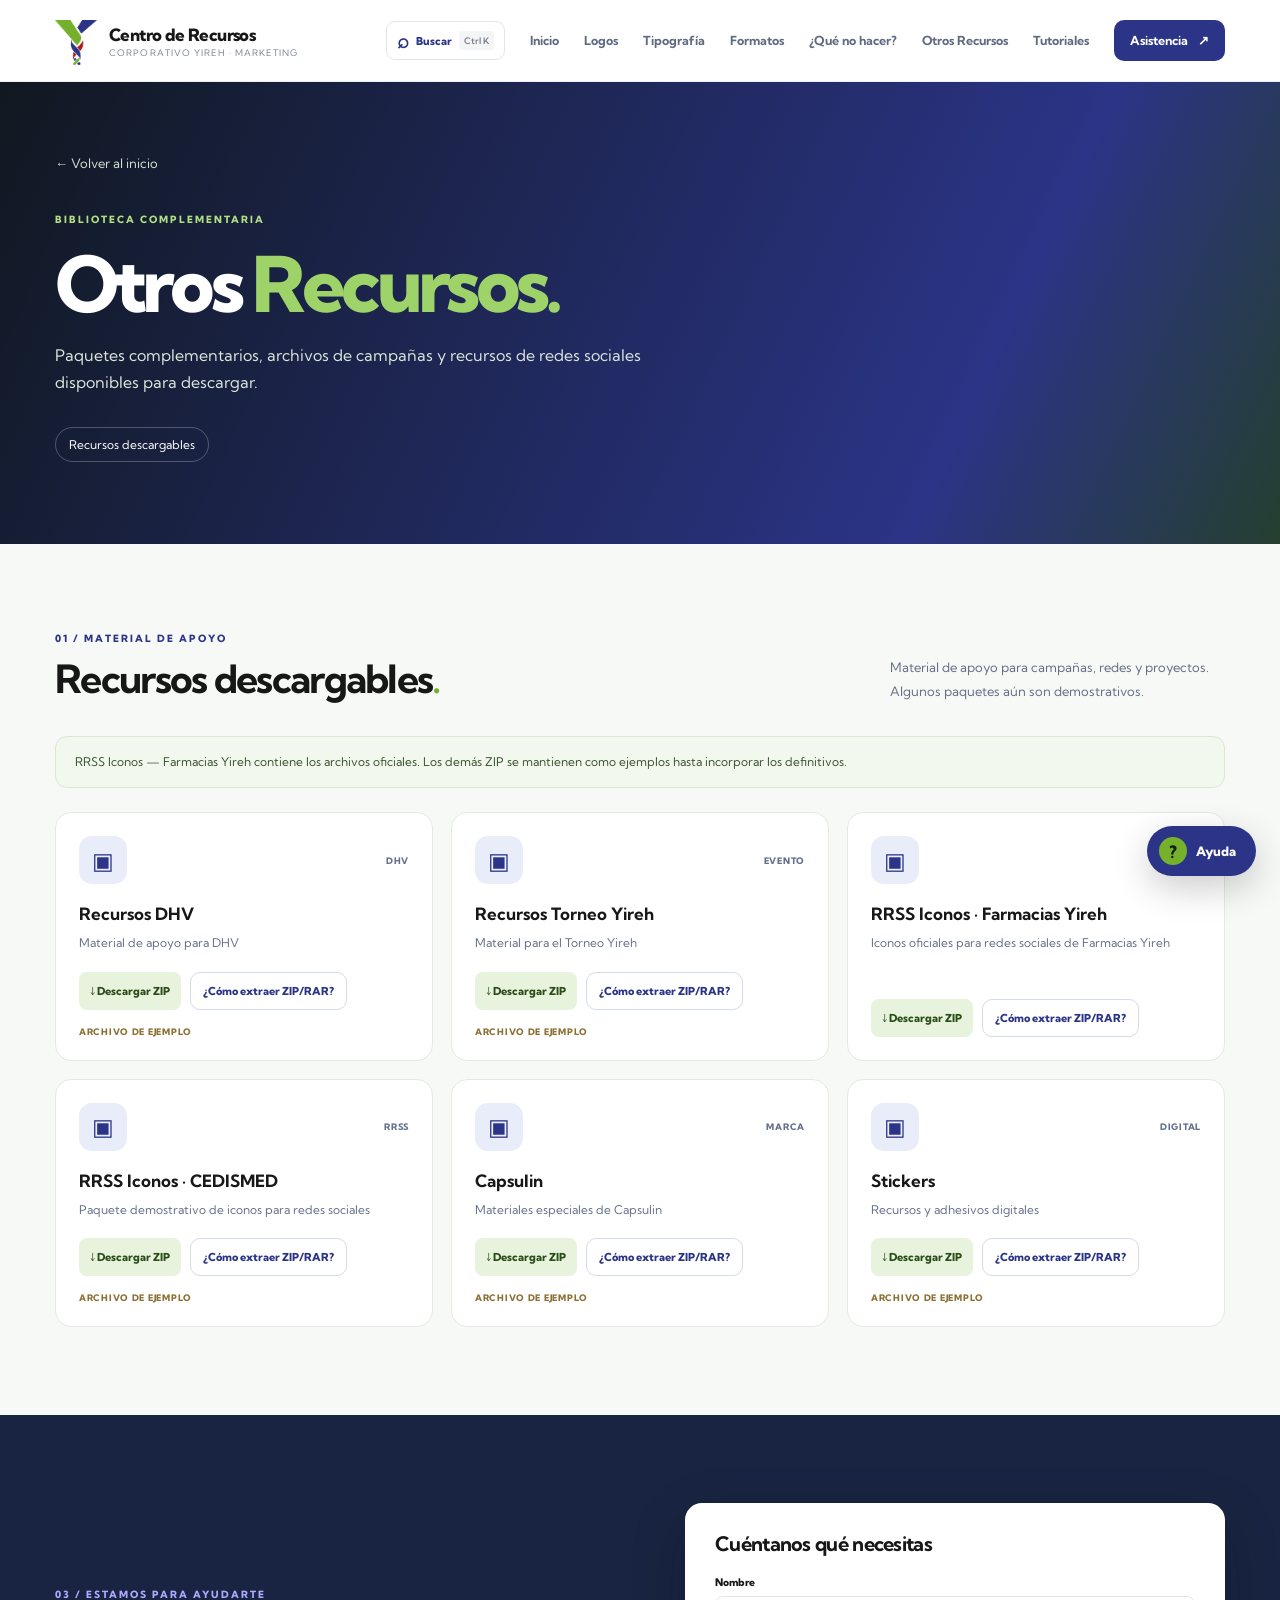
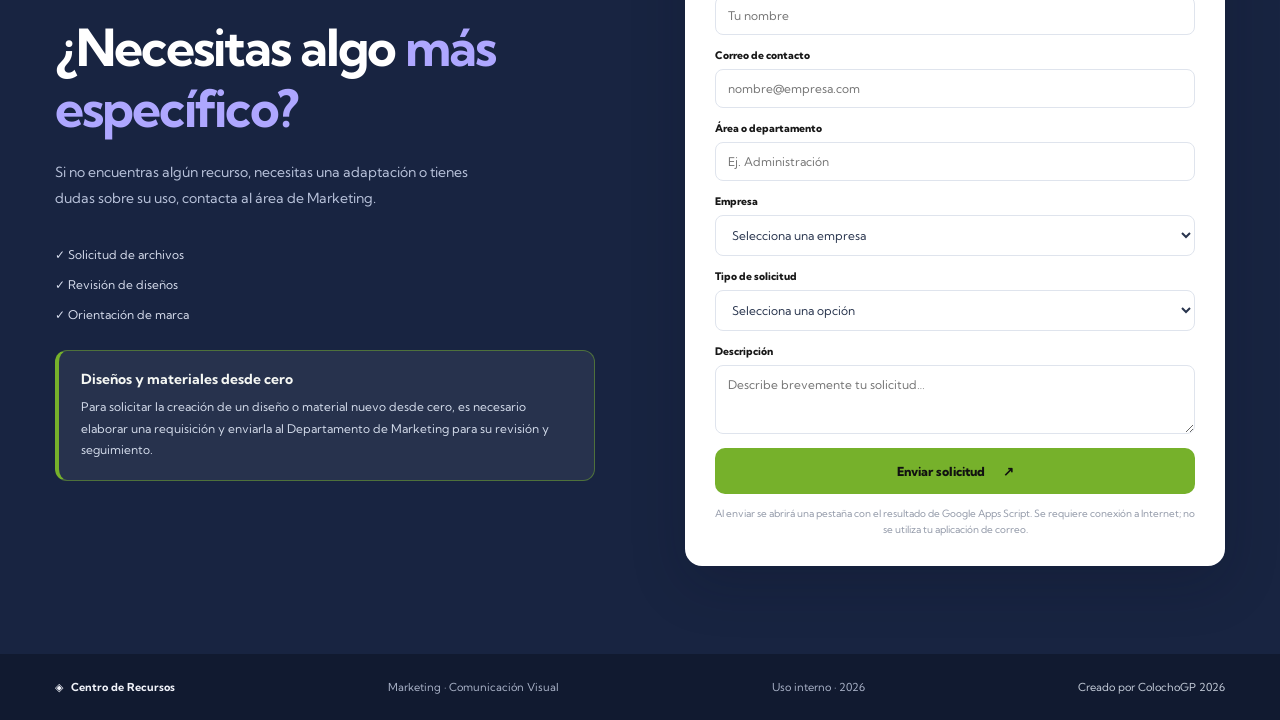
==== commit 358ffc66: "Add files via upload" ====
--- a/Centro_de_Recursos_Yireh_V4/otros-recursos.html
+++ b/Centro_de_Recursos_Yireh_V4/otros-recursos.html
@@ -10,6 +10,7 @@
 <link href="styles.css" rel="stylesheet"/>
 <script defer="" src="logo-downloads.js"></script>
 <script defer="" src="configuracion-asistencia.js"></script>
+<script defer="" src="configuracion.js"></script>
 <script defer="" src="script.js"></script>
 </head>
 <body>
@@ -51,7 +52,7 @@
 <div class="extra-pack-grid" id="extra-pack-grid"></div>
 </div>
 </section>
-<section aria-labelledby="help-title" class="section section-anchor assistance-section" id="asistencia"><div class="container assistance-layout"><div class="assistance-text"><p class="overline light">03 / ESTAMOS PARA AYUDARTE</p><h2 id="help-title">¿Necesitas algo <em>más específico?</em></h2><p>Si no encuentras algún recurso, necesitas una adaptación o tienes dudas sobre su uso, contacta al área de Marketing.</p><div class="support-features"><span>✓ Solicitud de archivos</span><span>✓ Revisión de diseños</span><span>✓ Orientación de marca</span></div></div><form action="https://script.google.com/macros/s/AKfycbwh9dbZ9EFJfGZmZZzxYdyfkhDyafCaZo_8eW3qulOiKLGH9zPE0vXkcM6yjpdlwAl5/exec" class="support-form" id="support-form" method="post" target="_blank"><h3>Cuéntanos qué necesitas</h3><label for="request-name">Nombre</label><input autocomplete="name" id="request-name" maxlength="80" name="nombre" placeholder="Tu nombre" required=""/><label for="request-email">Correo de contacto</label><input autocomplete="email" id="request-email" maxlength="160" name="email" placeholder="nombre@empresa.com" required="" type="email"/><label for="request-dept">Área o departamento</label><input id="request-dept" maxlength="80" name="departamento" placeholder="Ej. Administración" required=""/><label for="request-company">Empresa</label><select id="request-company" name="empresa" required=""><option value="">Selecciona una empresa</option><option>Corporativo Yireh</option><option>Farmacias Yireh</option><option>CEDISMED</option><option>Laboratorios Yireh</option><option>Hotel Castillo del Rey</option><option>Otra</option></select><label for="request-type">Tipo de solicitud</label><select id="request-type" name="tipo" required=""><option value="">Selecciona una opción</option><option>Solicitar recurso</option><option>Revisión de diseño</option><option>Orientación de marca</option><option>Otro</option></select><label for="request-message">Descripción</label><textarea id="request-message" maxlength="1200" name="descripcion" placeholder="Describe brevemente tu solicitud…" required="" rows="3"></textarea><input name="mensaje" type="hidden" value=""/><input name="tiempo_inicio" type="hidden" value=""/><div aria-hidden="true" class="support-honeypot"><label for="request-site">Sitio web (dejar vacío)</label><input autocomplete="off" id="request-site" name="sitio_web" tabindex="-1" type="text"/></div><button class="button button-primary button-full" type="submit">Enviar solicitud <span aria-hidden="true">↗</span></button><p aria-live="polite" class="support-status" id="support-status" role="status"></p><p class="form-caption">Al enviar se abrirá una pestaña con el resultado de Google Apps Script. Se requiere conexión a Internet; no se utiliza tu aplicación de correo.</p></form></div></section></main>
+<section aria-labelledby="help-title" class="section section-anchor assistance-section" id="asistencia"><div class="container assistance-layout"><div class="assistance-text"><p class="overline light">03 / ESTAMOS PARA AYUDARTE</p><h2 id="help-title">¿Necesitas algo <em>más específico?</em></h2><p>Si no encuentras algún recurso, necesitas una adaptación o tienes dudas sobre su uso, contacta al área de Marketing.</p><div class="support-features"><span>✓ Solicitud de archivos</span><span>✓ Revisión de diseños</span><span>✓ Orientación de marca</span></div><aside class="request-notice" aria-label="Solicitudes de diseños nuevos"><strong>Diseños y materiales desde cero</strong><p>Para solicitar la creación de un diseño o material nuevo desde cero, es necesario elaborar una requisición y enviarla al Departamento de Marketing para su revisión y seguimiento.</p></aside></div><form action="https://script.google.com/macros/s/AKfycbwh9dbZ9EFJfGZmZZzxYdyfkhDyafCaZo_8eW3qulOiKLGH9zPE0vXkcM6yjpdlwAl5/exec" class="support-form" id="support-form" method="post" target="_blank"><h3>Cuéntanos qué necesitas</h3><label for="request-name">Nombre</label><input autocomplete="name" id="request-name" maxlength="80" name="nombre" placeholder="Tu nombre" required=""/><label for="request-email">Correo de contacto</label><input autocomplete="email" id="request-email" maxlength="160" name="email" placeholder="nombre@empresa.com" required="" type="email"/><label for="request-dept">Área o departamento</label><input id="request-dept" maxlength="80" name="departamento" placeholder="Ej. Administración" required=""/><label for="request-company">Empresa</label><select id="request-company" name="empresa" required=""><option value="">Selecciona una empresa</option><option>Corporativo Yireh</option><option>Farmacias Yireh</option><option>CEDISMED</option><option>Laboratorios Yireh</option><option>Hotel Castillo del Rey</option><option>Otra</option></select><label for="request-type">Tipo de solicitud</label><select id="request-type" name="tipo" required=""><option value="">Selecciona una opción</option><option>Solicitar recurso</option><option>Revisión de diseño</option><option>Orientación de marca</option><option>Otro</option></select><label for="request-message">Descripción</label><textarea id="request-message" maxlength="1200" name="descripcion" placeholder="Describe brevemente tu solicitud…" required="" rows="3"></textarea><input name="mensaje" type="hidden" value=""/><input name="tiempo_inicio" type="hidden" value=""/><div aria-hidden="true" class="support-honeypot"><label for="request-site">Sitio web (dejar vacío)</label><input autocomplete="off" id="request-site" name="sitio_web" tabindex="-1" type="text"/></div><button class="button button-primary button-full" type="submit">Enviar solicitud <span aria-hidden="true">↗</span></button><p aria-live="polite" class="support-status" id="support-status" role="status"></p><p class="form-caption">Al enviar se abrirá una pestaña con el resultado de Google Apps Script. Se requiere conexión a Internet; no se utiliza tu aplicación de correo.</p></form></div></section></main>
 <footer class="footer"><div class="container footer-inner"><a class="footer-brand" href="index.html#inicio">◈ <strong>Centro de Recursos</strong></a><span>Marketing · Comunicación Visual</span><span>Uso interno · <span id="year"></span></span><span class="site-credit">Creado por ColochoGP 2026</span></div></footer>
 <a aria-label="Abrir ayuda y tutoriales" class="floating-help" href="tutoriales.html"><span aria-hidden="true">?</span> Ayuda</a>
 <dialog aria-labelledby="search-dialog-title" class="global-search-dialog" id="global-search-dialog">
--- a/Centro_de_Recursos_Yireh_V4/styles.css
+++ b/Centro_de_Recursos_Yireh_V4/styles.css
@@ -101,3 +101,8 @@
 @keyframes introAppear{0%{opacity:0;transform:translateY(8px)}100%{opacity:1;transform:translateY(0)}}
 @media(prefers-reduced-motion:reduce){.site-intro{display:none!important}body.intro-visible{overflow:auto}}
 @media(max-width:650px){.site-credit{width:100%;text-align:center}}
+
+/* V5 · Aviso de requisición en Asistencia */
+.request-notice {margin-top:28px;padding:19px 22px;border:1px solid rgba(118,177,43,.5);border-left:4px solid #76b12b;border-radius:12px;background:rgba(255,255,255,.065);color:#f6f8f4;}
+.request-notice strong {display:block;font-size:14px;margin-bottom:8px;}
+.request-notice p {font-size:12px;line-height:1.8;margin:0;color:#d4dceb;}
